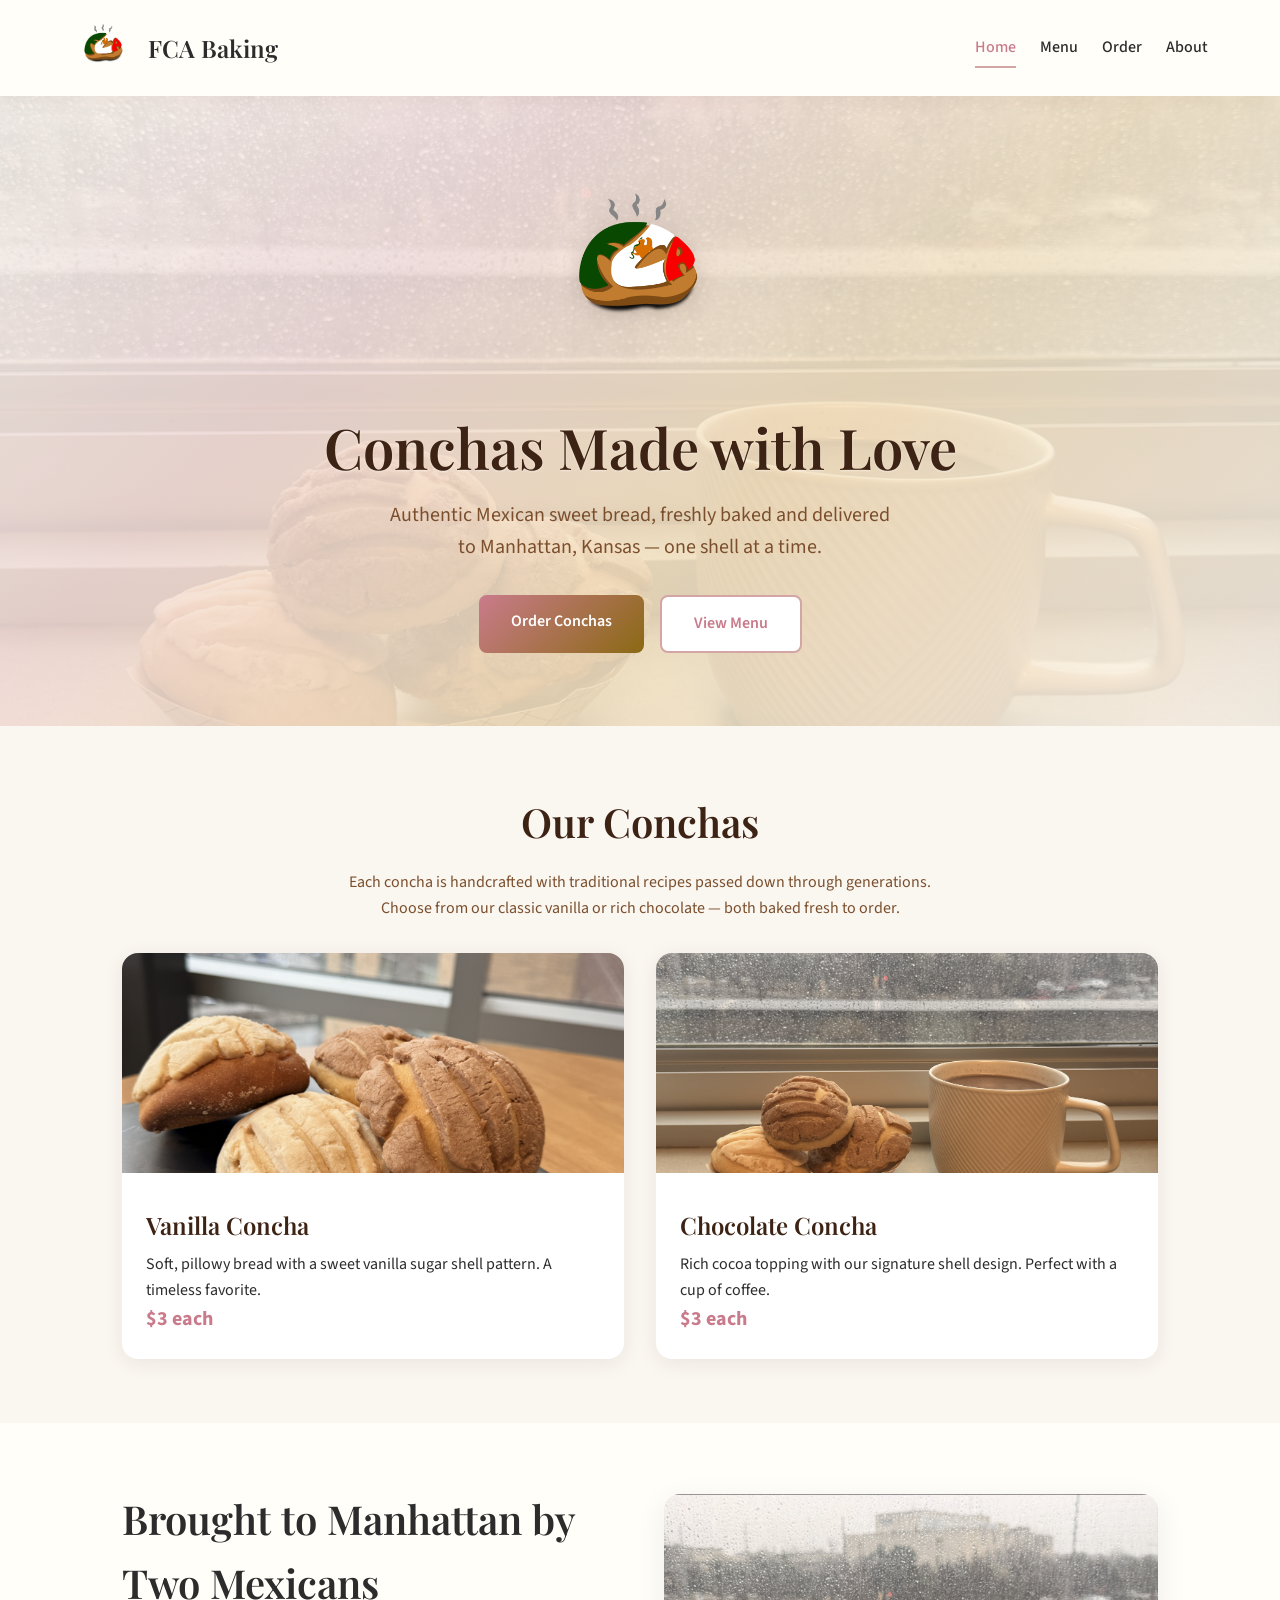
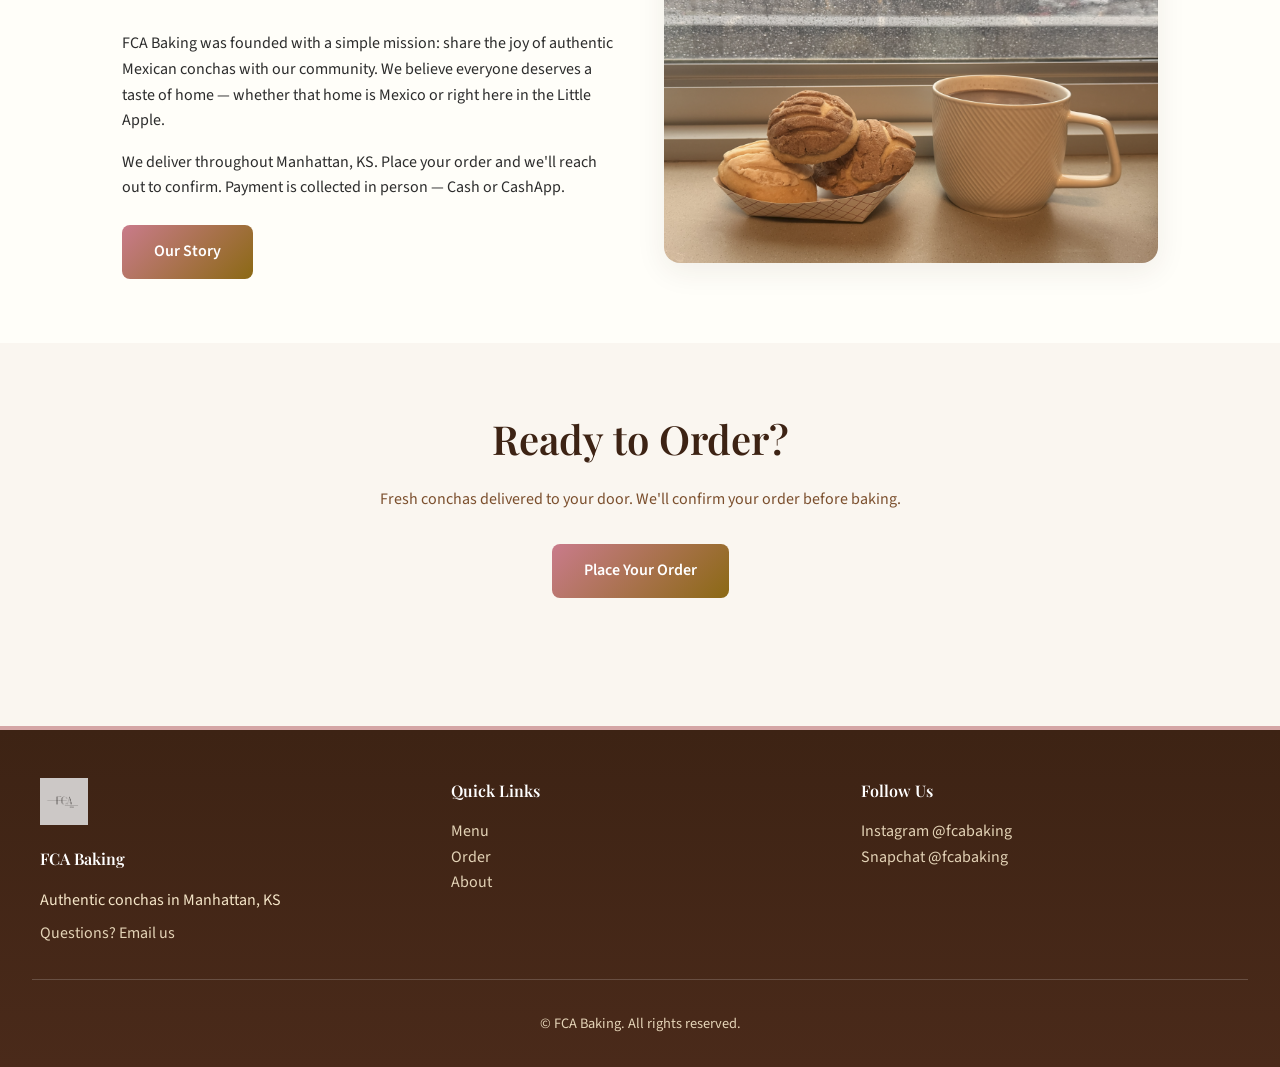
==== index.html @ 63754f2e "First commit" ====
<!DOCTYPE html>
<html lang="en">
<head>
  <meta charset="UTF-8">
  <meta name="viewport" content="width=device-width, initial-scale=1.0">
  <meta name="description" content="FCA Baking - Authentic Mexican conchas delivered to Manhattan, KS. Vanilla and chocolate conchas made with love by two Mexicans spreading tradition.">
  <title>FCA Baking | Authentic Conchas in Manhattan, KS</title>
  <link rel="icon" href="images/FCA baking logo.png" type="image/png">
  <link rel="preconnect" href="https://fonts.googleapis.com">
  <link rel="preconnect" href="https://fonts.gstatic.com" crossorigin>
  <link href="https://fonts.googleapis.com/css2?family=Playfair+Display:wght@500;600;700&family=Source+Sans+3:wght@400;500;600;700&display=swap" rel="stylesheet">
  <link rel="stylesheet" href="css/style.css">
</head>
<body>
  <header class="site-header">
    <nav class="nav-container">
      <a href="index.html" class="logo-link">
        <img src="images/FCA baking logo.png" alt="FCA Baking Logo">
        <span class="logo-text">FCA Baking</span>
      </a>
      <ul class="nav-links">
        <li><a href="index.html" class="active">Home</a></li>
        <li><a href="menu.html">Menu</a></li>
        <li><a href="order.html">Order</a></li>
        <li><a href="about.html">About</a></li>
      </ul>
    </nav>
  </header>

  <main>
    <section class="hero">
      <div class="hero-content">
        <img src="images/FCA baking logo.png" alt="FCA Baking Logo" class="hero-logo">
        <h1>Conchas Made with Love</h1>
        <p class="tagline">Authentic Mexican sweet bread, freshly baked and delivered to Manhattan, Kansas — one shell at a time.</p>
        <div class="hero-buttons">
          <a href="order.html" class="btn btn-primary">Order Conchas</a>
          <a href="menu.html" class="btn btn-secondary">View Menu</a>
        </div>
      </div>
    </section>

    <section class="section">
      <div class="container">
        <h2 style="text-align: center; color: var(--color-chocolate);">Our Conchas</h2>
        <p style="text-align: center; max-width: 600px; margin: 0 auto 2rem; color: var(--color-cinnamon);">
          Each concha is handcrafted with traditional recipes passed down through generations. Choose from our classic vanilla or rich chocolate — both baked fresh to order.
        </p>
        <div class="concha-grid">
          <div class="concha-card">
            <img src="images/Close up Conchas.png" alt="Vanilla and chocolate conchas">
            <div class="concha-card-content">
              <h3>Vanilla Concha</h3>
              <p>Soft, pillowy bread with a sweet vanilla sugar shell pattern. A timeless favorite.</p>
              <span class="price">$3 each</span>
            </div>
          </div>
          <div class="concha-card">
            <img src="images/Overview Conchas.png" alt="Conchas with coffee">
            <div class="concha-card-content">
              <h3>Chocolate Concha</h3>
              <p>Rich cocoa topping with our signature shell design. Perfect with a cup of coffee.</p>
              <span class="price">$3 each</span>
            </div>
          </div>
        </div>
      </div>
    </section>

    <section class="section section-alt">
      <div class="container">
        <div class="about-grid">
          <div>
            <h2>Brought to Manhattan by Two Mexicans</h2>
            <p>FCA Baking was founded with a simple mission: share the joy of authentic Mexican conchas with our community. We believe everyone deserves a taste of home — whether that home is Mexico or right here in the Little Apple.</p>
            <p style="margin-top: 1rem;">We deliver throughout Manhattan, KS. Place your order and we'll reach out to confirm. Payment is collected in person — Cash or CashApp.</p>
            <a href="about.html" class="btn btn-primary" style="margin-top: 1.5rem;">Our Story</a>
          </div>
          <div class="about-image">
            <img src="images/Overview Conchas.png" alt="Fresh conchas and coffee">
          </div>
        </div>
      </div>
    </section>

    <section class="section">
      <div class="container" style="text-align: center;">
        <h2 style="color: var(--color-chocolate);">Ready to Order?</h2>
        <p style="margin: 1rem 0 2rem; color: var(--color-cinnamon);">Fresh conchas delivered to your door. We'll confirm your order before baking.</p>
        <a href="order.html" class="btn btn-primary">Place Your Order</a>
      </div>
    </section>
  </main>

  <footer class="site-footer">
    <div class="footer-content">
      <div>
        <img src="images/Logo.png" alt="FCA Baking" class="footer-logo footer-logo-secondary">
        <h4>FCA Baking</h4>
        <p>Authentic conchas in Manhattan, KS</p>
        <p style="margin-top: 0.5rem;"><a href="mailto:fcabaking@gmail.com">Questions? Email us</a></p>
      </div>
      <div>
        <h4>Quick Links</h4>
        <a href="menu.html">Menu</a><br>
        <a href="order.html">Order</a><br>
        <a href="about.html">About</a>
      </div>
      <div>
        <h4>Follow Us</h4>
        <a href="https://instagram.com/fcabaking" target="_blank" rel="noopener">Instagram @fcabaking</a><br>
        <a href="https://snapchat.com/add/fcabaking" target="_blank" rel="noopener">Snapchat @fcabaking</a>
      </div>
    </div>
    <div class="footer-bottom">
      <p>&copy; FCA Baking. All rights reserved.</p>
    </div>
  </footer>
</body>
</html>
---- css/style.css ----
/* FCA Baking - Warm, inviting Mexican bakery aesthetic with pink accents */
:root {
  --color-cream: #faf6f0;
  --color-warm-white: #fffef9;
  --color-golden: #c9a227;
  --color-caramel: #8b6914;
  --color-chocolate: #3d2314;
  --color-vanilla: #f5e6c8;
  --color-cinnamon: #7b4f2d;
  --color-charcoal: #2c2c2c;
  --color-pink: #d4a5a5;
  --color-pink-light: #f5e1e1;
  --color-pink-accent: #c97b8b;
  --color-soft-shadow: rgba(61, 35, 20, 0.08);
  --font-display: 'Playfair Display', Georgia, serif;
  --font-body: 'Source Sans 3', 'Segoe UI', sans-serif;
}

* {
  box-sizing: border-box;
  margin: 0;
  padding: 0;
}

html {
  scroll-behavior: smooth;
}

body {
  font-family: var(--font-body);
  background: var(--color-cream);
  color: var(--color-charcoal);
  line-height: 1.6;
  overflow-x: hidden;
}

/* Typography */
h1, h2, h3, h4 {
  font-family: var(--font-display);
  font-weight: 600;
}

h1 { font-size: clamp(2rem, 5vw, 3.5rem); }
h2 { font-size: clamp(1.5rem, 4vw, 2.5rem); margin-bottom: 1rem; }
h3 { font-size: clamp(1.2rem, 3vw, 1.5rem); }

a {
  color: var(--color-caramel);
  text-decoration: none;
  transition: color 0.2s ease;
}

a:hover {
  color: var(--color-pink-accent);
}

/* Header & Navigation */
.site-header {
  position: sticky;
  top: 0;
  z-index: 100;
  background: var(--color-warm-white);
  box-shadow: 0 2px 20px var(--color-soft-shadow);
}

.nav-container {
  max-width: 1200px;
  margin: 0 auto;
  padding: 1rem 2rem;
  display: flex;
  align-items: center;
  justify-content: space-between;
  flex-wrap: wrap;
  gap: 1rem;
}

.logo-link {
  display: flex;
  align-items: center;
  gap: 0.75rem;
}

.logo-link img {
  height: 64px;
  width: auto;
}

.logo-text {
  font-family: var(--font-display);
  font-size: 1.5rem;
  font-weight: 600;
  color: var(--color-charcoal);
}

.nav-links {
  display: flex;
  gap: 1.5rem;
  list-style: none;
}

.nav-links a {
  font-weight: 500;
  color: var(--color-charcoal);
  padding: 0.5rem 0;
  border-bottom: 2px solid transparent;
  transition: border-color 0.2s, color 0.2s;
}

.nav-links a:hover,
.nav-links a.active {
  color: var(--color-pink-accent);
  border-bottom-color: var(--color-pink);
}

/* Main content area */
main {
  min-height: calc(100vh - 200px);
}

.container {
  max-width: 1100px;
  margin: 0 auto;
  padding: 0 2rem;
}

.section {
  padding: 4rem 0;
}

.section-alt {
  background: var(--color-warm-white);
}

/* Hero */
.hero {
  position: relative;
  min-height: 70vh;
  display: flex;
  align-items: center;
  justify-content: center;
  background: linear-gradient(135deg, var(--color-cream) 0%, var(--color-pink-light) 30%, var(--color-vanilla) 60%, var(--color-cream) 100%);
  overflow: hidden;
}

.hero::before {
  content: '';
  position: absolute;
  inset: 0;
  background: url('../images/Overview Conchas.png') center/cover no-repeat;
  opacity: 0.15;
  z-index: 0;
}

.hero-content {
  position: relative;
  z-index: 1;
  text-align: center;
  padding: 2rem;
}

.hero-logo {
  width: 200px;
  height: auto;
  margin-bottom: 1.5rem;
  filter: drop-shadow(0 4px 12px rgba(61, 35, 20, 0.15));
}

.hero h1 {
  color: var(--color-chocolate);
  margin-bottom: 0.5rem;
  text-shadow: 0 1px 2px rgba(255,255,255,0.5);
}

.hero .tagline {
  font-size: 1.25rem;
  color: var(--color-cinnamon);
  margin-bottom: 2rem;
  max-width: 500px;
  margin-left: auto;
  margin-right: auto;
}

.hero-buttons {
  display: flex;
  gap: 1rem;
  justify-content: center;
  flex-wrap: wrap;
}

/* Buttons */
.btn {
  display: inline-block;
  padding: 0.875rem 2rem;
  font-family: var(--font-body);
  font-weight: 600;
  font-size: 1rem;
  border: none;
  border-radius: 8px;
  cursor: pointer;
  transition: transform 0.2s, box-shadow 0.2s;
  text-align: center;
}

.btn:hover {
  transform: translateY(-2px);
  box-shadow: 0 4px 15px var(--color-soft-shadow);
}

.btn-primary {
  background: linear-gradient(135deg, var(--color-pink-accent) 0%, var(--color-caramel) 100%);
  color: white;
}

.btn-primary:hover {
  background: linear-gradient(135deg, var(--color-pink-accent) 0%, var(--color-chocolate) 100%);
}

.btn-secondary {
  background: white;
  color: var(--color-pink-accent);
  border: 2px solid var(--color-pink);
}

.btn-secondary:hover {
  background: var(--color-pink-light);
}

/* Concha showcase grid */
.concha-grid {
  display: grid;
  grid-template-columns: repeat(auto-fit, minmax(280px, 1fr));
  gap: 2rem;
  margin-top: 2rem;
}

.concha-card {
  background: white;
  border-radius: 16px;
  overflow: hidden;
  box-shadow: 0 4px 20px var(--color-soft-shadow);
  transition: transform 0.3s, box-shadow 0.3s;
}

.concha-card:hover {
  transform: translateY(-5px);
  box-shadow: 0 12px 40px rgba(61, 35, 20, 0.12);
}

.concha-card img {
  width: 100%;
  height: 220px;
  object-fit: cover;
}

.concha-card-content {
  padding: 1.5rem;
}

.concha-card h3 {
  color: var(--color-chocolate);
  margin-bottom: 0.5rem;
}

.concha-card .price {
  font-size: 1.25rem;
  font-weight: 700;
  color: var(--color-pink-accent);
}

/* Order form */
.order-form-section {
  max-width: 600px;
  margin: 0 auto;
}

.form-group {
  margin-bottom: 1.25rem;
}

.form-group label {
  display: block;
  font-weight: 600;
  margin-bottom: 0.5rem;
  color: var(--color-charcoal);
}

.form-group label .required {
  color: #c0392b;
}

.form-group input,
.form-group select,
.form-group textarea {
  width: 100%;
  padding: 0.75rem 1rem;
  font-family: inherit;
  font-size: 1rem;
  border: 2px solid #e0d5c7;
  border-radius: 8px;
  background: white;
  transition: border-color 0.2s;
}

/* Email/phone inputs - clearer visibility */
input[type="email"],
input[type="tel"] {
  font-size: 1.05rem;
  color: var(--color-charcoal);
}

input[type="email"]::placeholder,
input[type="tel"]::placeholder {
  color: #8a7a6a;
  opacity: 0.9;
}

.form-group input:focus,
.form-group select:focus,
.form-group textarea:focus {
  outline: none;
  border-color: var(--color-pink);
}

.form-sublabel {
  font-size: 0.9rem;
  font-weight: 500;
  color: var(--color-charcoal);
  margin-bottom: 0.35rem;
}

.form-row {
  display: grid;
  grid-template-columns: 1fr 1fr;
  gap: 1rem;
}

.form-row-3 {
  grid-template-columns: 1fr 80px 120px;
}

@media (max-width: 500px) {
  .form-row {
    grid-template-columns: 1fr;
  }
  .form-row-3 {
    grid-template-columns: 1fr;
  }
}

.form-optional {
  font-weight: 400;
  color: var(--color-cinnamon);
  font-size: 0.9em;
}

/* Radio & checkbox styling */
.radio-group, .checkbox-group {
  display: flex;
  flex-wrap: wrap;
  gap: 1rem;
  margin-top: 0.5rem;
}

.radio-option, .checkbox-option {
  display: flex;
  align-items: center;
  gap: 0.5rem;
  cursor: pointer;
}

.radio-option input, .checkbox-option input {
  width: auto;
  accent-color: var(--color-pink-accent);
}

/* Order summary box */
.order-summary {
  background: linear-gradient(135deg, var(--color-pink-light) 0%, var(--color-vanilla) 100%);
  border: 2px solid var(--color-pink);
  border-radius: 12px;
  padding: 1.5rem;
  margin: 1.5rem 0;
}

.order-summary h4 {
  margin-bottom: 0.75rem;
  color: var(--color-chocolate);
}

.order-summary .total {
  font-size: 1.5rem;
  font-weight: 700;
  color: var(--color-pink-accent);
}

/* Contact banner */
.contact-banner {
  background: linear-gradient(135deg, var(--color-pink-light) 0%, var(--color-vanilla) 100%);
  border: 1px solid var(--color-pink);
  border-radius: 8px;
  padding: 0.75rem 1rem;
  margin-bottom: 1rem;
  font-size: 0.95rem;
}

.contact-banner a {
  font-weight: 600;
}

/* Allergy warning */
.allergy-warning {
  background: linear-gradient(135deg, var(--color-pink-light) 0%, #fff8e7 50%, #fff3d6 100%);
  border-left: 4px solid var(--color-pink);
  padding: 1rem 1.25rem;
  border-radius: 0 8px 8px 0;
  margin: 1.5rem 0;
  font-size: 0.95rem;
}

.allergy-warning strong {
  color: var(--color-chocolate);
}

/* Footer */
.site-footer {
  background: linear-gradient(180deg, var(--color-chocolate) 0%, #4a2a1a 100%);
  color: var(--color-vanilla);
  padding: 3rem 2rem 2rem;
  margin-top: 4rem;
  border-top: 4px solid var(--color-pink);
}

.footer-content {
  max-width: 1200px;
  margin: 0 auto;
  display: grid;
  grid-template-columns: repeat(auto-fit, minmax(200px, 1fr));
  gap: 2rem;
  margin-bottom: 2rem;
}

.footer-logo {
  width: 64px;
  height: auto;
  margin-bottom: 0.75rem;
  opacity: 0.95;
}

/* Secondary logo (Logo.png) in footer - smaller, subtle */
.footer-logo-secondary {
  width: 48px;
  opacity: 0.85;
}

.footer-content h4 {
  color: white;
  margin-bottom: 1rem;
  font-size: 1rem;
}

.footer-content a {
  color: var(--color-vanilla);
  opacity: 0.9;
}

.footer-content a:hover {
  color: white;
  opacity: 1;
}

.footer-bottom {
  text-align: center;
  padding-top: 2rem;
  border-top: 1px solid rgba(255,255,255,0.2);
  font-size: 0.9rem;
  opacity: 0.9;
}

/* Page titles */
.page-header {
  text-align: center;
  padding: 3rem 2rem 2rem;
  background: linear-gradient(180deg, var(--color-pink-light) 0%, var(--color-vanilla) 50%, transparent 100%);
}

.page-header-tight {
  padding: 1.5rem 2rem 1rem;
}

.section-tight {
  padding-top: 1.5rem;
  padding-bottom: 2rem;
}

.page-header h1 {
  color: var(--color-chocolate);
}

.page-header p {
  margin-top: 0.5rem;
  color: var(--color-cinnamon);
  max-width: 600px;
  margin-left: auto;
  margin-right: auto;
}

/* Two-column layout for about */
.about-grid {
  display: grid;
  grid-template-columns: 1fr 1fr;
  gap: 3rem;
  align-items: center;
}

@media (max-width: 768px) {
  .about-grid {
    grid-template-columns: 1fr;
  }
}

.about-image img {
  width: 100%;
  border-radius: 16px;
  box-shadow: 0 8px 30px var(--color-soft-shadow);
}

/* Menu items */
.menu-list {
  max-width: 600px;
  margin: 0 auto;
}

.menu-grid-two {
  display: grid;
  grid-template-columns: 1fr 1fr;
  gap: 1rem;
  max-width: 800px;
  margin: 0 auto;
}

@media (max-width: 600px) {
  .menu-grid-two {
    grid-template-columns: 1fr;
  }
}

.menu-item {
  display: flex;
  justify-content: space-between;
  align-items: center;
  padding: 1.25rem;
  background: white;
  border-radius: 12px;
  margin-bottom: 1rem;
  box-shadow: 0 2px 10px var(--color-soft-shadow);
  transition: box-shadow 0.2s;
}

.menu-item:hover {
  box-shadow: 0 4px 20px var(--color-soft-shadow);
}

.menu-item-info h4 {
  color: var(--color-chocolate);
  margin-bottom: 0.25rem;
}

.menu-item-info p {
  font-size: 0.95rem;
  color: var(--color-cinnamon);
}

.menu-item .price {
  font-weight: 700;
  font-size: 1.25rem;
  color: var(--color-pink-accent);
}

/* Menu page - clear CTA to order page */
.menu-order-cta {
  text-align: center;
  padding: 2rem;
  margin: 2rem 0;
  background: linear-gradient(135deg, var(--color-pink-light) 0%, var(--color-vanilla) 50%, var(--color-cream) 100%);
  border-radius: 12px;
  border: 2px dashed var(--color-pink);
}

.menu-order-cta p {
  margin-bottom: 1rem;
  font-weight: 600;
  color: var(--color-chocolate);
}

.menu-gallery {
  display: grid;
  grid-template-columns: repeat(auto-fit, minmax(280px, 1fr));
  gap: 1.5rem;
  margin-top: 2rem;
}

.menu-gallery img {
  width: 100%;
  height: 220px;
  object-fit: cover;
  border-radius: 12px;
  box-shadow: 0 4px 15px var(--color-soft-shadow);
}

/* Form submit success/error */
.form-message {
  padding: 1rem;
  border-radius: 8px;
  margin-bottom: 1rem;
  display: none;
}

.form-message.success {
  background: #d4edda;
  color: #155724;
  border: 1px solid #c3e6cb;
}

.form-message.error {
  background: #f8d7da;
  color: #721c24;
  border: 1px solid #f5c6cb;
}

.form-message.show {
  display: block;
}

/* Hidden honeypot for spam */
.honey {
  position: absolute;
  left: -9999px;
  opacity: 0;
  pointer-events: none;
}
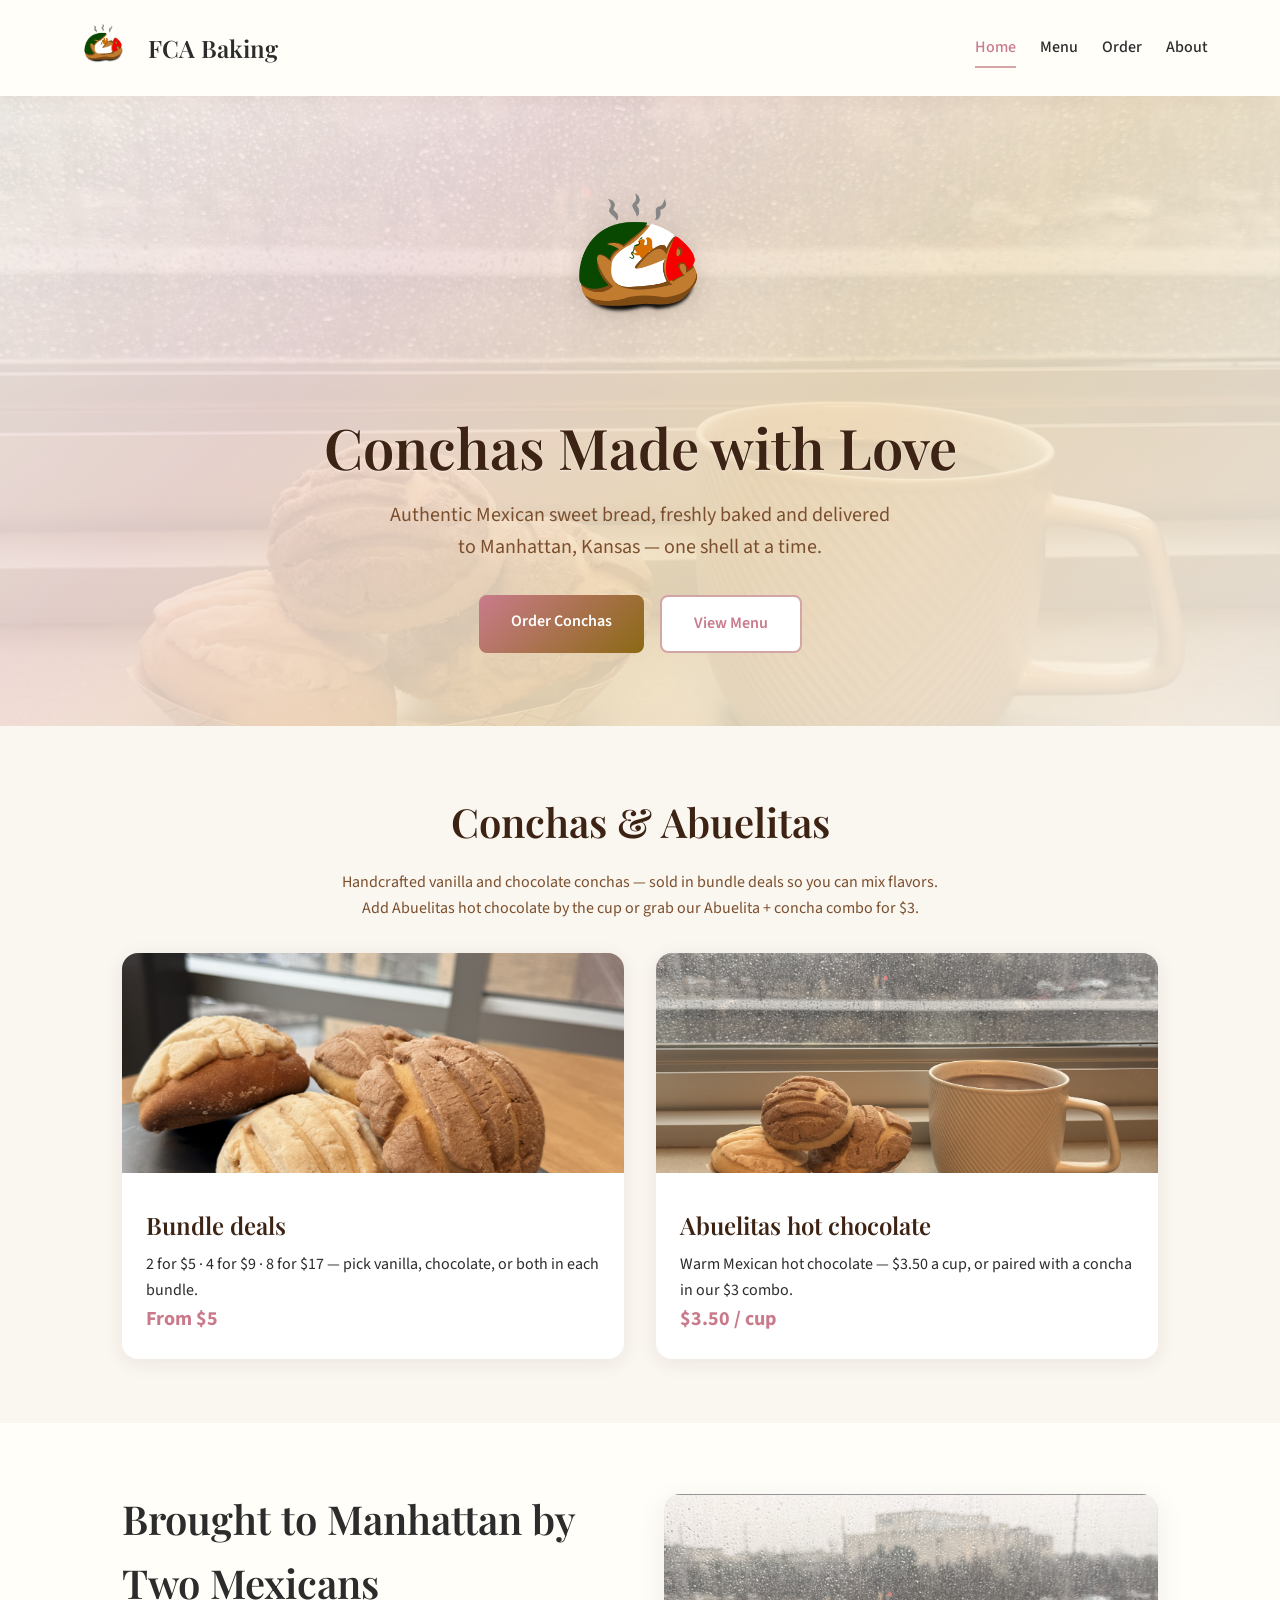
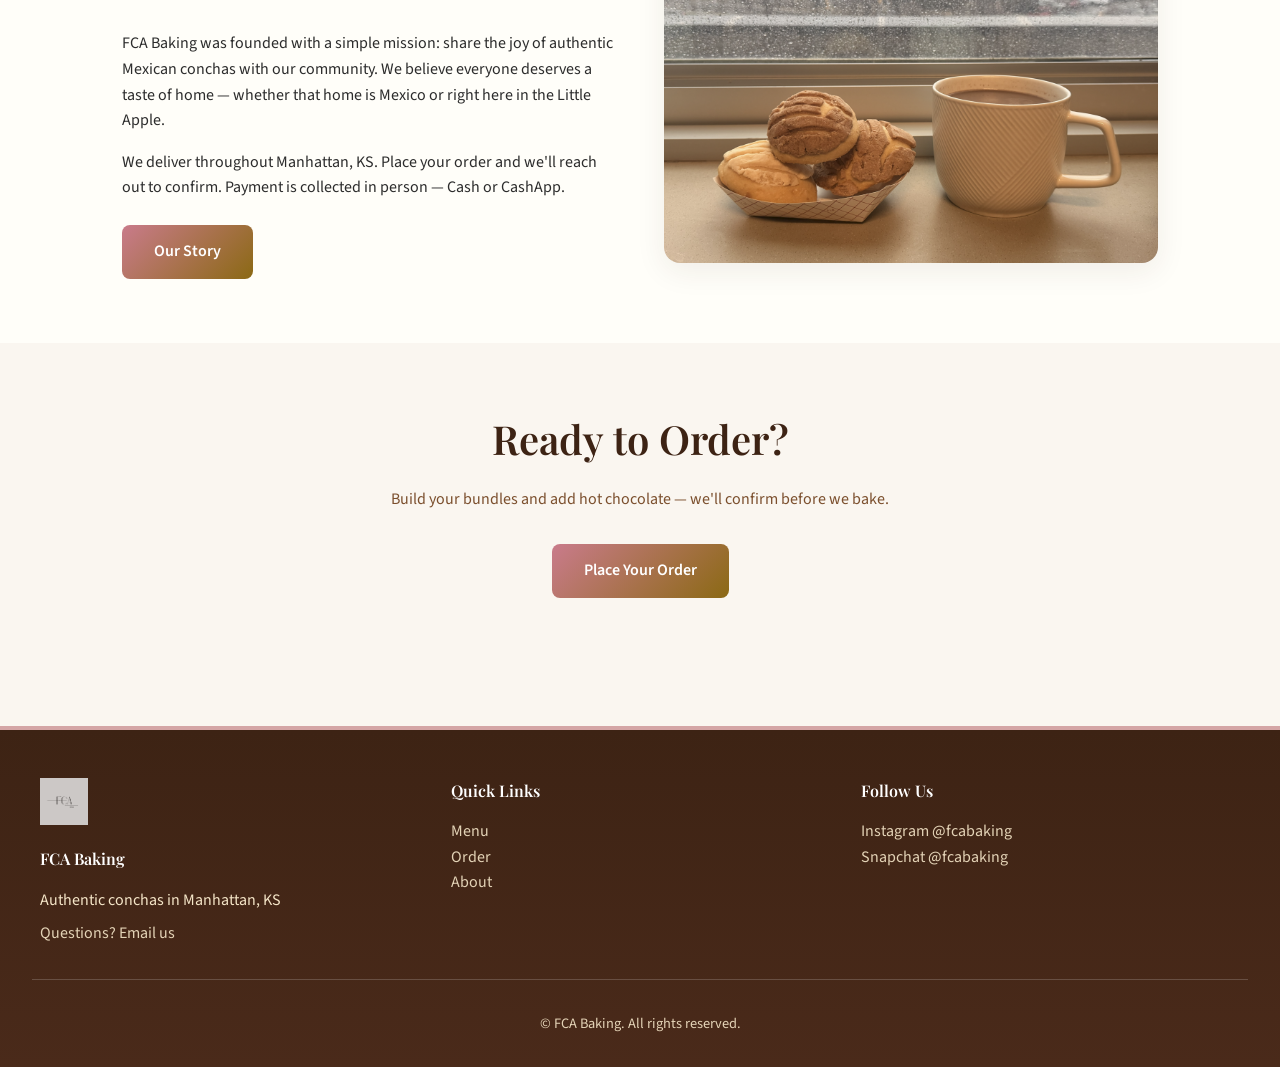
==== commit 0bd8af64: "New item and pricing" ====
--- a/index.html
+++ b/index.html
@@ -3,7 +3,7 @@
 <head>
   <meta charset="UTF-8">
   <meta name="viewport" content="width=device-width, initial-scale=1.0">
-  <meta name="description" content="FCA Baking - Authentic Mexican conchas delivered to Manhattan, KS. Vanilla and chocolate conchas made with love by two Mexicans spreading tradition.">
+  <meta name="description" content="FCA Baking — conchas, bundle deals, and Abuelitas hot chocolate in Manhattan, KS.">
   <title>FCA Baking | Authentic Conchas in Manhattan, KS</title>
   <link rel="icon" href="images/FCA baking logo.png" type="image/png">
   <link rel="preconnect" href="https://fonts.googleapis.com">
@@ -42,25 +42,25 @@
 
     <section class="section">
       <div class="container">
-        <h2 style="text-align: center; color: var(--color-chocolate);">Our Conchas</h2>
+        <h2 style="text-align: center; color: var(--color-chocolate);">Conchas &amp; Abuelitas</h2>
         <p style="text-align: center; max-width: 600px; margin: 0 auto 2rem; color: var(--color-cinnamon);">
-          Each concha is handcrafted with traditional recipes passed down through generations. Choose from our classic vanilla or rich chocolate — both baked fresh to order.
+          Handcrafted vanilla and chocolate conchas — sold in bundle deals so you can mix flavors. Add Abuelitas hot chocolate by the cup or grab our Abuelita + concha combo for $3.
         </p>
         <div class="concha-grid">
           <div class="concha-card">
             <img src="images/Close up Conchas.png" alt="Vanilla and chocolate conchas">
             <div class="concha-card-content">
-              <h3>Vanilla Concha</h3>
-              <p>Soft, pillowy bread with a sweet vanilla sugar shell pattern. A timeless favorite.</p>
-              <span class="price">$3 each</span>
+              <h3>Bundle deals</h3>
+              <p>2 for $5 · 4 for $9 · 8 for $17 — pick vanilla, chocolate, or both in each bundle.</p>
+              <span class="price">From $5</span>
             </div>
           </div>
           <div class="concha-card">
             <img src="images/Overview Conchas.png" alt="Conchas with coffee">
             <div class="concha-card-content">
-              <h3>Chocolate Concha</h3>
-              <p>Rich cocoa topping with our signature shell design. Perfect with a cup of coffee.</p>
-              <span class="price">$3 each</span>
+              <h3>Abuelitas hot chocolate</h3>
+              <p>Warm Mexican hot chocolate — $3.50 a cup, or paired with a concha in our $3 combo.</p>
+              <span class="price">$3.50 / cup</span>
             </div>
           </div>
         </div>
@@ -86,7 +86,7 @@
     <section class="section">
       <div class="container" style="text-align: center;">
         <h2 style="color: var(--color-chocolate);">Ready to Order?</h2>
-        <p style="margin: 1rem 0 2rem; color: var(--color-cinnamon);">Fresh conchas delivered to your door. We'll confirm your order before baking.</p>
+        <p style="margin: 1rem 0 2rem; color: var(--color-cinnamon);">Build your bundles and add hot chocolate — we'll confirm before we bake.</p>
         <a href="order.html" class="btn btn-primary">Place Your Order</a>
       </div>
     </section>
--- a/css/style.css
+++ b/css/style.css
@@ -273,6 +273,203 @@
   margin: 0 auto;
 }
 
+.order-promo-block {
+  background: var(--color-warm-white);
+  border: 1px solid var(--color-pink);
+  border-radius: 12px;
+  padding: 1.25rem;
+  margin-bottom: 1.25rem;
+}
+
+.order-promo-block h4 {
+  color: var(--color-chocolate);
+  margin-bottom: 0.35rem;
+  font-size: 1.05rem;
+}
+
+.order-promo-block .promo-price {
+  font-weight: 700;
+  color: var(--color-pink-accent);
+  margin-bottom: 0.75rem;
+  font-size: 1rem;
+}
+
+.order-promo-block .promo-hint {
+  font-size: 0.85rem;
+  color: var(--color-cinnamon);
+  margin-bottom: 0.75rem;
+}
+
+.order-split-error {
+  font-size: 0.9rem;
+  color: #c0392b;
+  margin-top: 0.5rem;
+  display: none;
+}
+
+.order-split-error.show {
+  display: block;
+}
+
+/* Streamlined bundle order UI */
+.order-form-heading {
+  margin-bottom: 0.5rem;
+  color: var(--color-chocolate);
+}
+
+.order-form-lede {
+  font-size: 0.95rem;
+  color: var(--color-cinnamon);
+  margin-bottom: 1rem;
+  line-height: 1.45;
+}
+
+.order-steps {
+  font-size: 0.9rem;
+  color: var(--color-cinnamon);
+  margin-bottom: 1.25rem;
+  padding: 0.75rem 1rem;
+  background: var(--color-warm-white);
+  border-radius: 8px;
+  border-left: 4px solid var(--color-golden);
+}
+
+.order-section-title {
+  font-family: var(--font-display);
+  font-size: 1.15rem;
+  color: var(--color-chocolate);
+  margin: 1.75rem 0 0.75rem;
+  padding-bottom: 0.35rem;
+  border-bottom: 2px solid var(--color-pink);
+}
+
+.order-section-title:first-of-type {
+  margin-top: 0;
+}
+
+.order-bundle-card {
+  background: var(--color-warm-white);
+  border: 1px solid #e8ddd0;
+  border-radius: 12px;
+  margin-bottom: 1rem;
+  overflow: hidden;
+  transition: border-color 0.2s, box-shadow 0.2s;
+}
+
+.order-bundle-card.bundle-open {
+  border-color: var(--color-pink);
+  box-shadow: 0 2px 12px rgba(201, 123, 139, 0.12);
+}
+
+.bundle-top {
+  display: flex;
+  flex-wrap: wrap;
+  align-items: flex-start;
+  justify-content: space-between;
+  gap: 1rem;
+  padding: 1rem 1.15rem;
+}
+
+.bundle-top h4 {
+  margin: 0 0 0.25rem;
+  font-size: 1.05rem;
+  color: var(--color-chocolate);
+}
+
+.bundle-price-line {
+  font-weight: 700;
+  color: var(--color-pink-accent);
+  font-size: 0.95rem;
+  margin: 0;
+}
+
+.bundle-qty-wrap {
+  display: flex;
+  flex-direction: column;
+  align-items: flex-end;
+  gap: 0.25rem;
+}
+
+.bundle-qty-wrap label {
+  font-size: 0.8rem;
+  font-weight: 600;
+  color: var(--color-cinnamon);
+}
+
+.bundle-qty-wrap input[type="number"] {
+  width: 4.5rem;
+  text-align: center;
+  font-size: 1.1rem;
+  font-weight: 600;
+  padding: 0.5rem;
+}
+
+.bundle-split {
+  display: none;
+  padding: 0 1.15rem 1.15rem;
+  border-top: 1px dashed var(--color-pink);
+  background: rgba(245, 225, 225, 0.25);
+}
+
+.order-bundle-card.bundle-open .bundle-split {
+  display: block;
+}
+
+.split-prompt {
+  font-size: 0.88rem;
+  color: var(--color-cinnamon);
+  margin: 0.85rem 0 0.65rem;
+}
+
+.split-row {
+  display: grid;
+  grid-template-columns: 1fr 1fr;
+  gap: 0.75rem;
+  align-items: end;
+}
+
+@media (max-width: 480px) {
+  .split-row {
+    grid-template-columns: 1fr;
+  }
+}
+
+.split-meter {
+  grid-column: 1 / -1;
+  font-size: 0.85rem;
+  font-weight: 600;
+  margin-top: 0.35rem;
+  padding: 0.35rem 0.5rem;
+  border-radius: 6px;
+  text-align: center;
+}
+
+.split-meter.match {
+  background: #d4edda;
+  color: #155724;
+}
+
+.split-meter.mismatch {
+  background: #f8d7da;
+  color: #721c24;
+}
+
+.split-meter.idle {
+  background: var(--color-vanilla);
+  color: var(--color-cinnamon);
+}
+
+.order-drinks-card .bundle-split {
+  display: block;
+  border-top: none;
+  background: transparent;
+  padding-top: 0.5rem;
+}
+
+.order-drinks-card.bundle-open .bundle-top {
+  border-bottom: none;
+}
+
 .form-group {
   margin-bottom: 1.25rem;
 }
